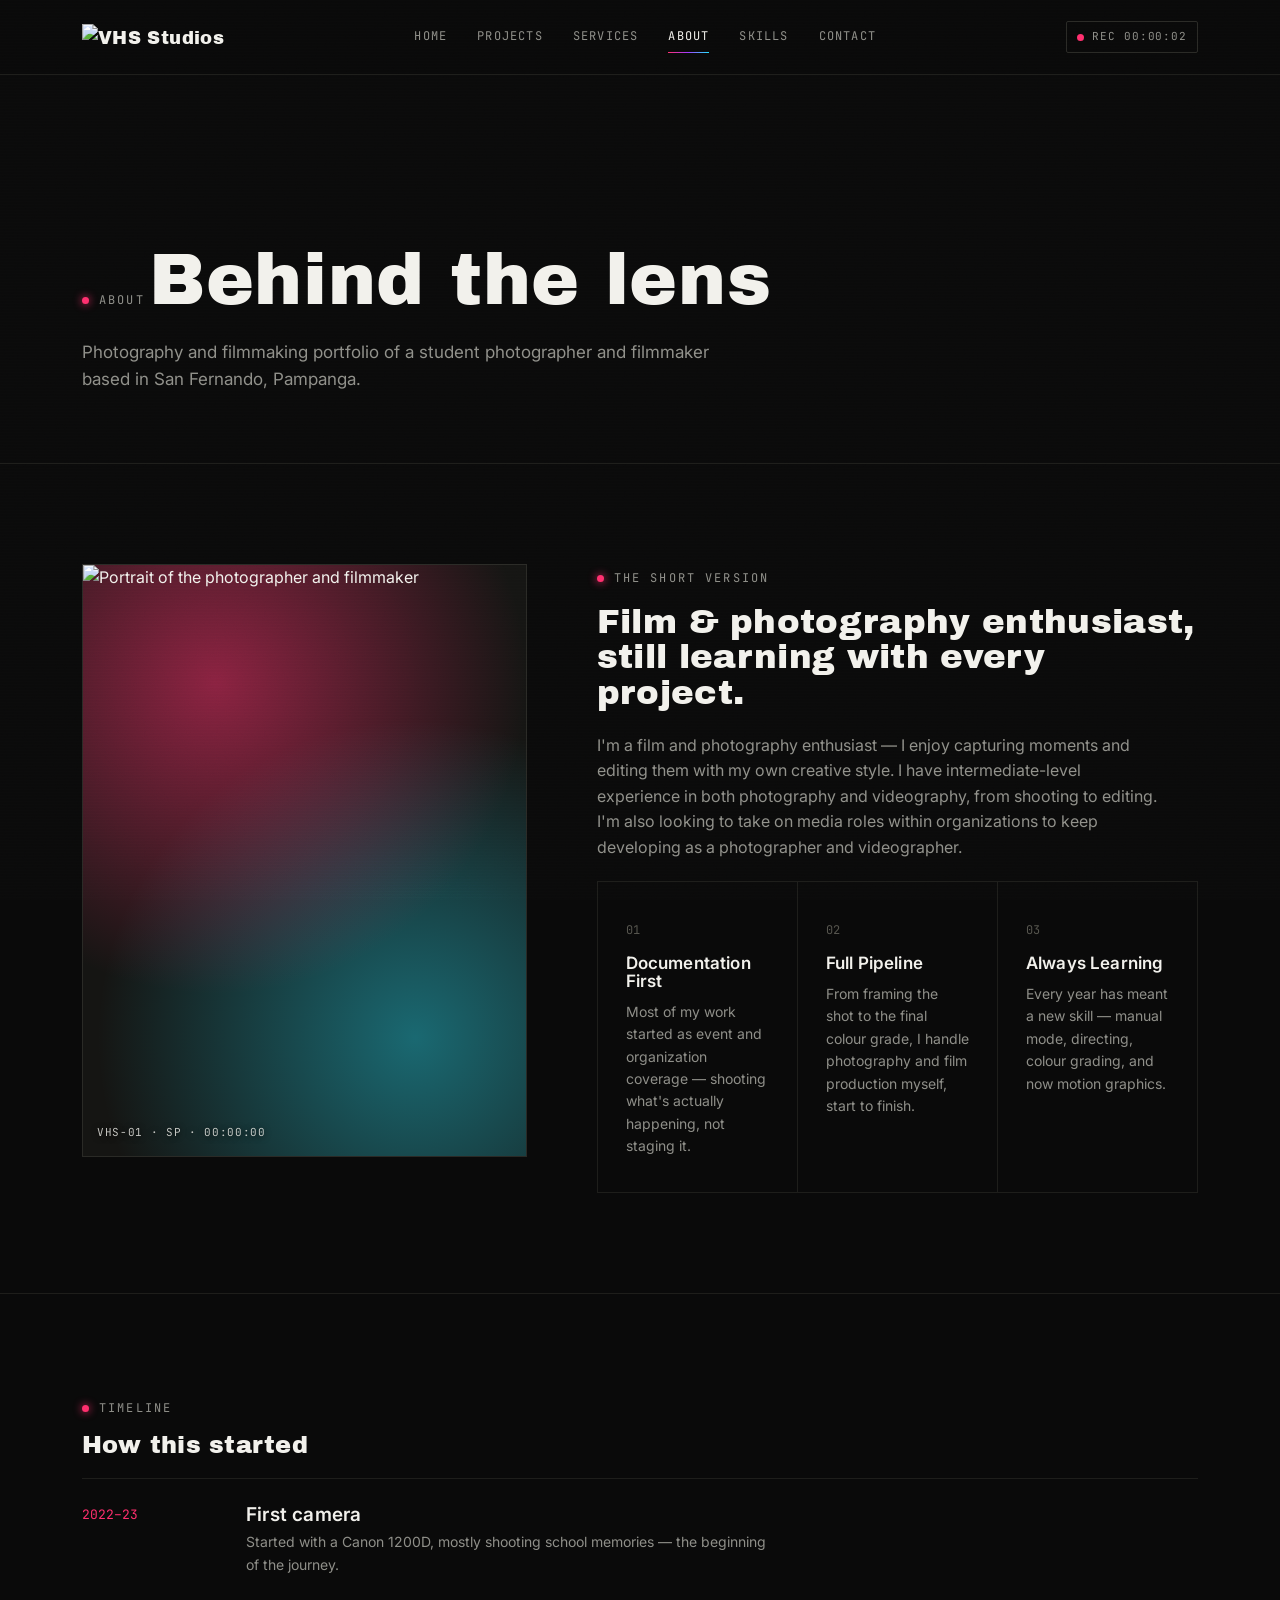
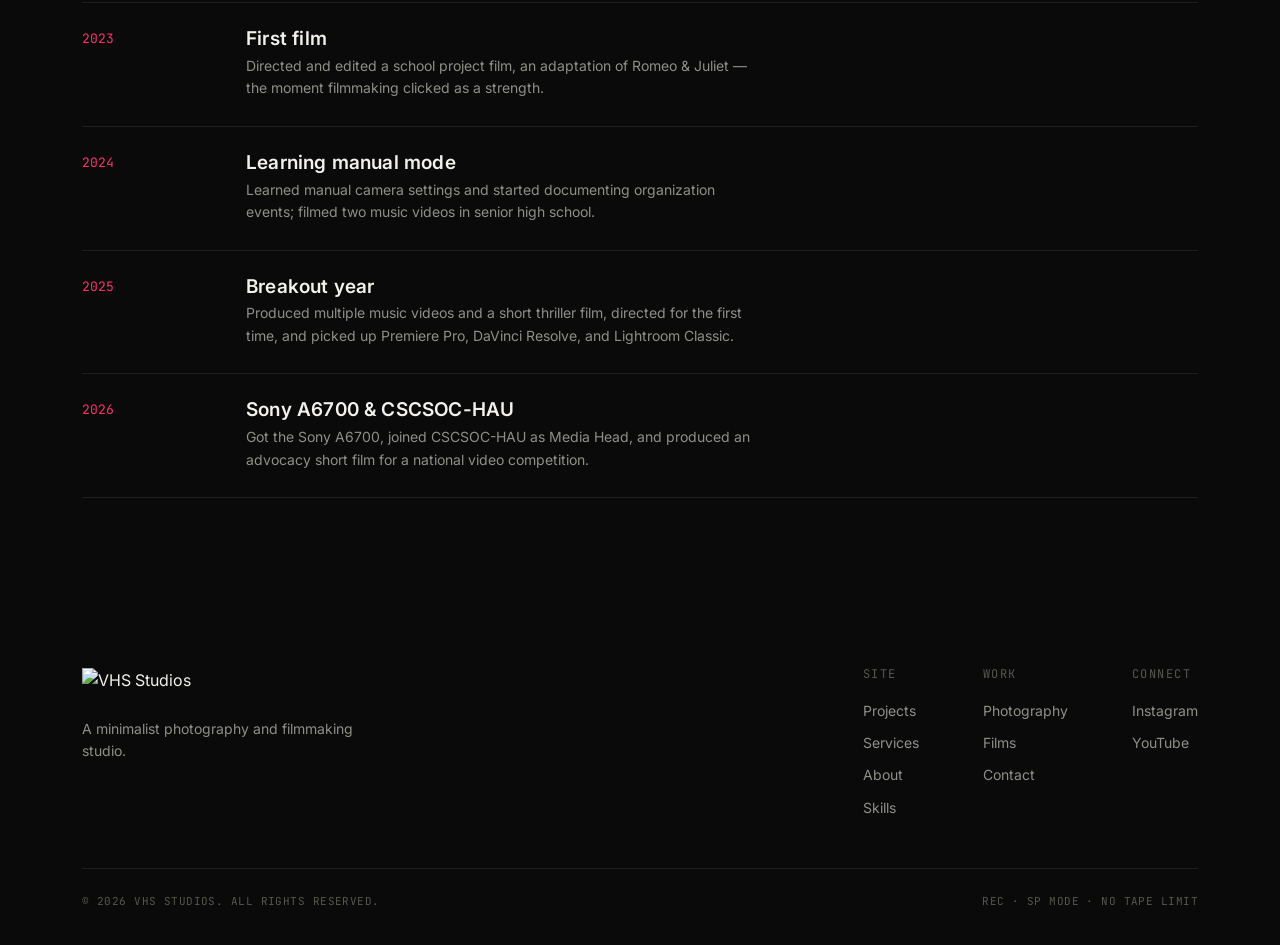
==== about.html @ 468bc0c1 "Add files via upload" ====
<!DOCTYPE html>
<html lang="en">
<head>
<meta charset="UTF-8">
<meta name="viewport" content="width=device-width, initial-scale=1, viewport-fit=cover">
<title>About — VHS Studios</title>
<link rel="icon" type="image/x-icon" href="favicon.ico">
<link rel="icon" type="image/png" sizes="32x32" href="favicon-32.png">
<link rel="apple-touch-icon" href="apple-touch-icon.png">
<meta name="theme-color" content="#0a0a0a">
<link rel="stylesheet" href="style.css">
</head>
<body>

<header class="site-header">
  <div class="container">
    <a href="index.html" class="logo"><img src="images/vhs-logo.png" alt="VHS Studios"></a>
    <nav class="main-nav">
      <a href="index.html">Home</a>
      <a href="projects.html">Projects</a>
      <a href="services.html">Services</a>
      <a href="about.html" class="active">About</a>
      <a href="skills.html">Skills</a>
      <a href="contact.html">Contact</a>
    </nav>
    <div class="nav-right">
      <span class="rec-badge"><span class="rec-dot"></span>REC <span class="rec-time">00:00:00</span></span>
      <button class="nav-toggle" aria-label="Toggle menu" aria-expanded="false"><span></span></button>
    </div>
  </div>
</header>

<main>
  <section class="page-hero">
    <div class="container">
      <span class="eyebrow">About</span>
      <h1 class="glitch" data-text="Behind the lens">Behind the lens</h1>
      <p class="lede">Photography and filmmaking portfolio of a student photographer and filmmaker based in San Fernando, Pampanga.</p>
    </div>
  </section>

  <section class="section">
    <div class="container reveal">
      <div class="about-grid">
        <div class="portrait">
          <!-- Put your profile photo at images/about/profile.jpg (3:4 portrait, e.g. 900x1200) -->
          <img src="images/profile.jpg" alt="Portrait of the photographer and filmmaker">
        </div>
        <div>
          <span class="eyebrow">The short version</span>
          <h2 style="margin-top:14px; font-size:clamp(24px,3.2vw,34px);">Film &amp; photography enthusiast, still learning with every project.</h2>
          <p style="color:var(--text-dim); margin-top:22px; max-width:560px; font-size:16px;">I'm a film and photography enthusiast — I enjoy capturing moments and editing them with my own creative style. I have intermediate-level experience in both photography and videography, from shooting to editing. I'm also looking to take on media roles within organizations to keep developing as a photographer and videographer.</p>

          <div class="pillars">
            <div class="pillar">
              <span class="idx">01</span>
              <h4>Documentation First</h4>
              <p>Most of my work started as event and organization coverage — shooting what's actually happening, not staging it.</p>
            </div>
            <div class="pillar">
              <span class="idx">02</span>
              <h4>Full Pipeline</h4>
              <p>From framing the shot to the final colour grade, I handle photography and film production myself, start to finish.</p>
            </div>
            <div class="pillar">
              <span class="idx">03</span>
              <h4>Always Learning</h4>
              <p>Every year has meant a new skill — manual mode, directing, colour grading, and now motion graphics.</p>
            </div>
          </div>
        </div>
      </div>
    </div>
  </section>

  <section class="section" style="border-bottom:none;">
    <div class="container reveal">
      <span class="eyebrow">Timeline</span>
      <h2 style="margin-top:14px;">How this started</h2>
      <div class="timeline">
        <div class="timeline-row">
          <span class="time">2022–23</span>
          <div><h4>First camera</h4><p>Started with a Canon 1200D, mostly shooting school memories — the beginning of the journey.</p></div>
        </div>
        <div class="timeline-row">
          <span class="time">2023</span>
          <div><h4>First film</h4><p>Directed and edited a school project film, an adaptation of Romeo &amp; Juliet — the moment filmmaking clicked as a strength.</p></div>
        </div>
        <div class="timeline-row">
          <span class="time">2024</span>
          <div><h4>Learning manual mode</h4><p>Learned manual camera settings and started documenting organization events; filmed two music videos in senior high school.</p></div>
        </div>
        <div class="timeline-row">
          <span class="time">2025</span>
          <div><h4>Breakout year</h4><p>Produced multiple music videos and a short thriller film, directed for the first time, and picked up Premiere Pro, DaVinci Resolve, and Lightroom Classic.</p></div>
        </div>
        <div class="timeline-row">
          <span class="time">2026</span>
          <div><h4>Sony A6700 &amp; CSCSOC-HAU</h4><p>Got the Sony A6700, joined CSCSOC-HAU as Media Head, and produced an advocacy short film for a national video competition.</p></div>
        </div>
      </div>
    </div>
  </section>
</main>

<footer class="site-footer">
  <div class="container">
    <div class="footer-top">
      <div>
        <a href="index.html" class="footer-logo"><img src="images/vhs-logo.png" alt="VHS Studios"></a>
        <p style="color:var(--text-dim); font-size:14px; max-width:280px; margin-top:16px;">A minimalist photography and filmmaking studio.</p>
      </div>
      <div class="footer-cols">
        <div class="footer-col">
          <h4>Site</h4>
          <a href="projects.html">Projects</a>
          <a href="services.html">Services</a>
          <a href="about.html">About</a>
          <a href="skills.html">Skills</a>
        </div>
        <div class="footer-col">
          <h4>Work</h4>
          <a href="photography.html">Photography</a>
          <a href="films.html">Films</a>
          <a href="contact.html">Contact</a>
        </div>
        <div class="footer-col">
          <h4>Connect</h4>
          <a href="https://www.instagram.com/heyyden.arw/" target="_blank" rel="noopener">Instagram</a>
          <a href="https://youtube.com/@vhsstudioproduction" target="_blank" rel="noopener">YouTube</a>
        </div>
      </div>
    </div>
    <div class="footer-bottom">
      <span>© 2026 VHS STUDIOS. ALL RIGHTS RESERVED.</span>
      <span>REC · SP MODE · NO TAPE LIMIT</span>
    </div>
  </div>
</footer>

<script src="script.js"></script>
</body>
</html>
---- style.css ----
/* ============================================================
   VHS STUDIOS — shared stylesheet
   Tokens: bg #0a0a0a / surface #141414 / line #262624
           text #f2f1ec / dim #8a8a84 / faint #55554f
           magenta #ff2f6e / cyan #21e6ff / violet #a239ff
   Type:   Archivo Black (display) / Inter (body) / JetBrains Mono (utility)
   ============================================================ */

@import url('https://fonts.googleapis.com/css2?family=Archivo+Black&family=Inter:wght@400;500;600&family=JetBrains+Mono:wght@400;500;600&display=swap');

:root{
  --bg:#0a0a0a;
  --bg-alt:#101010;
  --surface:#151513;
  --surface-2:#1b1b19;
  --line:#2a2a26;
  --line-soft:#1e1e1b;
  --text:#f2f1ec;
  --text-dim:#8f8f89;
  --text-faint:#57564f;
  --magenta:#ff2f6e;
  --cyan:#21e6ff;
  --violet:#a239ff;
  --grad: linear-gradient(115deg,#ff2f6e 0%, #a239ff 48%, #21e6ff 100%);
  --font-display:'Archivo Black', 'Arial Black', sans-serif;
  --font-body:'Inter', system-ui, sans-serif;
  --font-mono:'JetBrains Mono', monospace;
  --ease:cubic-bezier(.16,.84,.44,1);
  --container:1180px;
}

*,*::before,*::after{ box-sizing:border-box; }
html{ scroll-behavior:smooth; }
@media (prefers-reduced-motion: reduce){
  html{ scroll-behavior:auto; }
  *,*::before,*::after{ animation-duration:.001ms !important; animation-iteration-count:1 !important; transition-duration:.001ms !important; scroll-behavior:auto !important; }
}

body{
  margin:0;
  background:var(--bg);
  color:var(--text);
  font-family:var(--font-body);
  font-size:16px;
  line-height:1.6;
  -webkit-font-smoothing:antialiased;
  position:relative;
  overflow-x:hidden;
}

/* film grain + scanlines — the site-wide signature texture */
body::before{
  content:"";
  position:fixed; inset:0;
  z-index:998;
  pointer-events:none;
  background-image:
    repeating-linear-gradient(180deg, rgba(255,255,255,.035) 0px, rgba(255,255,255,.035) 1px, transparent 1px, transparent 3px);
  mix-blend-mode:overlay;
  opacity:.5;
}
body::after{
  content:"";
  position:fixed; inset:0;
  z-index:997;
  pointer-events:none;
  opacity:.05;
  background-image:url("data:image/svg+xml,%3Csvg xmlns='http://www.w3.org/2000/svg' width='120' height='120'%3E%3Cfilter id='n'%3E%3CfeTurbulence type='fractalNoise' baseFrequency='0.9' numOctaves='2' stitchTiles='stitch'/%3E%3C/filter%3E%3Crect width='100%25' height='100%25' filter='url(%23n)'/%3E%3C/svg%3E");
  mix-blend-mode:overlay;
}

a{ color:inherit; text-decoration:none; }
img{ max-width:100%; display:block; }
ul{ list-style:none; margin:0; padding:0; }
h1,h2,h3,h4{ font-family:var(--font-display); font-weight:400; line-height:1.05; margin:0; letter-spacing:.01em; }
p{ margin:0; }
button{ font-family:inherit; }

.container{ max-width:var(--container); margin:0 auto; padding:0 32px; }
.eyebrow{
  font-family:var(--font-mono);
  font-size:12px;
  letter-spacing:.18em;
  text-transform:uppercase;
  color:var(--text-dim);
  display:inline-flex;
  align-items:center;
  gap:10px;
}
.eyebrow::before{
  content:"";
  width:7px; height:7px; border-radius:50%;
  background:var(--magenta);
  box-shadow:0 0 8px var(--magenta);
}

/* ---------- focus ---------- */
a:focus-visible, button:focus-visible, input:focus-visible, textarea:focus-visible{
  outline:2px solid var(--cyan);
  outline-offset:3px;
}

/* ---------- header ---------- */
.site-header{
  position:sticky; top:0; z-index:500;
  background:rgba(10,10,10,.72);
  backdrop-filter:blur(14px) saturate(140%);
  border-bottom:1px solid var(--line-soft);
}
.site-header .container{
  display:flex; align-items:center; justify-content:space-between;
  height:74px;
}
.logo{
  font-family:var(--font-display);
  font-size:18px;
  letter-spacing:.02em;
  display:flex; align-items:baseline; gap:2px;
}
.logo span{ color:var(--magenta); }
.logo img{ height:26px; width:auto; display:block; }
.footer-logo img{ height:34px; width:auto; display:block; }

.rec-badge{
  font-family:var(--font-mono);
  font-size:11px;
  letter-spacing:.08em;
  color:var(--text-dim);
  display:flex; align-items:center; gap:8px;
  border:1px solid var(--line);
  padding:6px 10px;
  border-radius:2px;
}
.rec-dot{
  width:7px; height:7px; border-radius:50%;
  background:var(--magenta);
  animation:blink 1.4s steps(1) infinite;
}
@keyframes blink{ 50%{ opacity:.15; } }

.main-nav{ display:flex; align-items:center; gap:2px; }
.main-nav a{
  font-family:var(--font-mono);
  font-size:12px;
  letter-spacing:.1em;
  text-transform:uppercase;
  color:var(--text-dim);
  padding:10px 14px;
  position:relative;
  transition:color .25s var(--ease);
}
.main-nav a:hover, .main-nav a.active{ color:var(--text); }
.main-nav a.active::after{
  content:"";
  position:absolute; left:14px; right:14px; bottom:4px; height:1px;
  background:var(--grad);
}
.nav-right{ display:flex; align-items:center; gap:18px; }

.nav-toggle{
  display:none;
  width:36px; height:36px;
  background:none; border:1px solid var(--line);
  color:var(--text);
  align-items:center; justify-content:center;
  cursor:pointer;
}
.nav-toggle span{
  display:block; width:16px; height:1px; background:var(--text); position:relative;
}
.nav-toggle span::before,.nav-toggle span::after{
  content:""; position:absolute; left:0; width:16px; height:1px; background:var(--text);
}
.nav-toggle span::before{ top:-5px; }
.nav-toggle span::after{ top:5px; }

@media (max-width:860px){
  .main-nav{
    position:fixed; inset:74px 0 0 0;
    background:var(--bg);
    flex-direction:column;
    align-items:flex-start;
    padding:24px 32px;
    gap:4px;
    transform:translateY(-8px);
    opacity:0;
    pointer-events:none;
    transition:opacity .25s var(--ease), transform .25s var(--ease);
    border-top:1px solid var(--line-soft);
  }
  .main-nav.open{ opacity:1; transform:translateY(0); pointer-events:auto; }
  .main-nav a{ font-size:15px; padding:14px 0; width:100%; border-bottom:1px solid var(--line-soft); }
  .nav-toggle{ display:flex; }
  .rec-badge{ display:none; }
}

/* ---------- buttons ---------- */
.btn{
  display:inline-flex; align-items:center; gap:10px;
  font-family:var(--font-mono);
  font-size:12px; letter-spacing:.1em; text-transform:uppercase;
  padding:14px 24px;
  border:1px solid var(--text);
  color:var(--text);
  background:transparent;
  cursor:pointer;
  position:relative;
  overflow:hidden;
  transition:color .3s var(--ease), border-color .3s var(--ease);
}
.btn::before{
  content:"";
  position:absolute; inset:0;
  background:var(--grad);
  transform:translateX(-101%);
  transition:transform .35s var(--ease);
  z-index:-1;
}
.btn:hover{ color:#0a0a0a; border-color:transparent; }
.btn:hover::before{ transform:translateX(0); }
.btn-solid{ background:var(--text); color:var(--bg); border-color:var(--text); }
.btn-solid:hover{ color:#0a0a0a; }
.btn-ghost{ border-color:var(--line); color:var(--text-dim); }
.btn-ghost:hover{ color:#0a0a0a; }

/* ---------- glitch text ---------- */
.glitch{ position:relative; display:inline-block; }
.glitch:hover{ animation:glitch-shake .32s steps(2,end); }
.glitch:hover::before,.glitch:hover::after{
  content:attr(data-text);
  position:absolute; left:0; top:0; width:100%; height:100%;
  overflow:hidden;
}
.glitch:hover::before{ color:var(--magenta); mix-blend-mode:screen; animation:glitch-1 .32s steps(2,end); }
.glitch:hover::after{ color:var(--cyan); mix-blend-mode:screen; animation:glitch-2 .32s steps(2,end); }
@keyframes glitch-1{
  0%{ clip-path:inset(0 0 90% 0); transform:translate(0,0); }
  20%{ clip-path:inset(10% 0 60% 0); transform:translate(-3px,0); }
  40%{ clip-path:inset(70% 0 5% 0); transform:translate(3px,0); }
  60%{ clip-path:inset(30% 0 40% 0); transform:translate(-2px,0); }
  100%{ clip-path:inset(0 0 100% 0); transform:translate(0,0); }
}
@keyframes glitch-2{
  0%{ clip-path:inset(90% 0 0 0); transform:translate(0,0); }
  20%{ clip-path:inset(50% 0 20% 0); transform:translate(3px,0); }
  40%{ clip-path:inset(5% 0 80% 0); transform:translate(-3px,0); }
  60%{ clip-path:inset(60% 0 10% 0); transform:translate(2px,0); }
  100%{ clip-path:inset(100% 0 0 0); transform:translate(0,0); }
}
@keyframes glitch-shake{
  0%,100%{ transform:translate(0,0); } 25%{ transform:translate(-1px,1px); } 75%{ transform:translate(1px,-1px); }
}

/* ---------- reveal on scroll ---------- */
.reveal{ opacity:0; transform:translateY(28px); transition:opacity .8s var(--ease), transform .8s var(--ease); }
.reveal.in{ opacity:1; transform:translateY(0); }
.reveal-stagger > *{ transition-delay:calc(var(--i,0) * 70ms); }

/* ---------- page hero (inner pages) ---------- */
.page-hero{
  padding:150px 0 70px;
  border-bottom:1px solid var(--line-soft);
}
.page-hero h1{ font-size:clamp(40px,6vw,72px); margin:18px 0 20px; }
.page-hero .lede{ max-width:640px; color:var(--text-dim); font-size:17px; }

/* ---------- section ---------- */
.section{ padding:100px 0; border-bottom:1px solid var(--line-soft); }
.section-head{ display:flex; align-items:flex-end; justify-content:space-between; gap:24px; margin-bottom:56px; flex-wrap:wrap; }
.section-head h2{ font-size:clamp(28px,4vw,44px); margin-top:14px; }

/* ---------- footer ---------- */
.site-footer{ padding:70px 0 34px; }
.footer-top{ display:flex; justify-content:space-between; gap:32px; flex-wrap:wrap; padding-bottom:44px; border-bottom:1px solid var(--line-soft); }
.footer-cols{ display:flex; gap:64px; flex-wrap:wrap; }
.footer-col h4{ font-family:var(--font-mono); font-size:12px; letter-spacing:.12em; text-transform:uppercase; color:var(--text-faint); margin-bottom:14px; }
.footer-col a, .footer-col p{ display:block; color:var(--text-dim); font-size:14px; padding:5px 0; }
.footer-col a:hover{ color:var(--text); }
.footer-bottom{ display:flex; justify-content:space-between; padding-top:24px; font-family:var(--font-mono); font-size:11px; color:var(--text-faint); letter-spacing:.04em; flex-wrap:wrap; gap:10px; }

/* ============================================================
   HOME
   ============================================================ */
.hero{
  position:relative;
  min-height:100svh;
  display:flex; flex-direction:column; justify-content:center;
  padding:120px 0 60px;
  overflow:hidden;
}
.hero-bg{
  position:absolute; inset:0; z-index:-2;
  background:
    radial-gradient(circle at 18% 20%, rgba(255,47,110,.55), transparent 45%),
    radial-gradient(circle at 82% 15%, rgba(33,230,255,.4), transparent 42%),
    radial-gradient(circle at 55% 85%, rgba(162,57,255,.45), transparent 50%),
    var(--bg);
  filter:saturate(1.15);
  animation:hero-drift 18s ease-in-out infinite alternate;
}
@keyframes hero-drift{
  0%{ transform:scale(1) translate(0,0); }
  100%{ transform:scale(1.08) translate(-2%,1%); }
}
.hero-bg::after{
  content:""; position:absolute; inset:0;
  background:linear-gradient(180deg, rgba(10,10,10,.15) 0%, rgba(10,10,10,.75) 78%, var(--bg) 100%);
}
.hero-tape{
  font-family:var(--font-mono); font-size:12px; color:var(--text-dim);
  display:flex; gap:22px; letter-spacing:.08em; margin-bottom:26px; flex-wrap:wrap;
}
.hero h1{
  font-size:clamp(52px,9.5vw,128px);
  letter-spacing:-.01em;
}
.hero h1 small{
  display:block;
  font-family:var(--font-mono);
  font-size:clamp(13px,1.6vw,17px);
  color:var(--text-dim);
  letter-spacing:.14em;
  text-transform:uppercase;
  margin-bottom:14px;
}
.hero-sub{
  max-width:560px; margin-top:26px; color:var(--text-dim); font-size:18px;
}
.hero-actions{ display:flex; gap:16px; margin-top:44px; flex-wrap:wrap; }
.scroll-cue{
  position:absolute; bottom:34px; left:32px;
  font-family:var(--font-mono); font-size:11px; color:var(--text-faint);
  display:flex; align-items:center; gap:10px;
  letter-spacing:.1em;
}
.scroll-cue .bar{ width:1px; height:34px; background:var(--text-faint); position:relative; overflow:hidden; }
.scroll-cue .bar::after{ content:""; position:absolute; top:-100%; left:0; width:100%; height:100%; background:var(--grad); animation:scrollbar 1.8s ease-in-out infinite; }
@keyframes scrollbar{ 0%{ top:-100%; } 100%{ top:100%; } }

/* split cards (photography / films teaser) */
.split-grid{ display:grid; grid-template-columns:1fr 1fr; gap:1px; background:var(--line-soft); border:1px solid var(--line-soft); }
.split-card{
  background:var(--bg);
  padding:56px 44px;
  min-height:340px;
  display:flex; flex-direction:column; justify-content:space-between;
  position:relative;
  overflow:hidden;
  transition:background .4s var(--ease);
}
.split-card:hover{ background:var(--surface); }
.split-card .tag{ font-family:var(--font-mono); font-size:12px; color:var(--text-faint); letter-spacing:.14em; text-transform:uppercase; }
.split-card h3{ font-size:clamp(30px,3.4vw,46px); margin-top:22px; }
.split-card .arrow{
  font-family:var(--font-mono); font-size:13px; color:var(--text-dim);
  display:inline-flex; align-items:center; gap:10px; margin-top:30px;
  transition:gap .3s var(--ease), color .3s var(--ease);
}
.split-card:hover .arrow{ gap:16px; color:var(--text); }
.split-card::before{
  content:""; position:absolute; right:-40px; top:-40px; width:220px; height:220px; border-radius:50%;
  opacity:0; transition:opacity .4s var(--ease);
  filter:blur(50px);
}
.split-card.photo::before{ background:var(--magenta); }
.split-card.film::before{ background:var(--cyan); }
.split-card:hover::before{ opacity:.35; }

@media (max-width:760px){ .split-grid{ grid-template-columns:1fr; } }

/* services strip */
.strip-list{ border-top:1px solid var(--line-soft); }
.strip-item{
  display:flex; align-items:center; justify-content:space-between; gap:24px;
  padding:30px 0; border-bottom:1px solid var(--line-soft);
  transition:padding-left .3s var(--ease);
}
.strip-item:hover{ padding-left:14px; }
.strip-item .num{ font-family:var(--font-mono); color:var(--text-faint); font-size:13px; width:40px; flex:none; }
.strip-item .name{ font-family:var(--font-display); font-size:clamp(20px,2.6vw,30px); flex:1; }
.strip-item .desc{ color:var(--text-dim); font-size:14px; max-width:280px; flex:none; }

/* cta band */
.cta-band{ padding:110px 0; text-align:center; border-bottom:1px solid var(--line-soft); }
.cta-band h2{ font-size:clamp(32px,5.4vw,64px); max-width:820px; margin:0 auto 34px; }

/* ============================================================
   ABOUT / SKILLS / SERVICES / PROJECTS shared components
   ============================================================ */
.about-grid{ display:grid; grid-template-columns:.85fr 1.15fr; gap:70px; align-items:start; }
.portrait{
  aspect-ratio:3/4; border:1px solid var(--line);
  background:
    radial-gradient(circle at 30% 20%, rgba(255,47,110,.5), transparent 55%),
    radial-gradient(circle at 75% 80%, rgba(33,230,255,.4), transparent 55%),
    var(--surface);
  position:relative; overflow:hidden;
}
.portrait img{ position:absolute; inset:0; width:100%; height:100%; object-fit:cover; display:block; }
.portrait::after{ z-index:1; text-shadow:0 1px 6px rgba(0,0,0,.8);
  content:"VHS-01 · SP · 00:00:00";
  position:absolute; left:14px; bottom:14px;
  font-family:var(--font-mono); font-size:11px; color:rgba(242,241,236,.8);
  letter-spacing:.06em;
}
@media (max-width:820px){ .about-grid{ grid-template-columns:1fr; gap:40px; } }

.timeline{ border-top:1px solid var(--line-soft); margin-top:20px; }
.timeline-row{ display:grid; grid-template-columns:140px 1fr; gap:24px; padding:26px 0; border-bottom:1px solid var(--line-soft); }
.timeline-row .time{ font-family:var(--font-mono); font-size:13px; color:var(--magenta); }
.timeline-row h4{ font-size:19px; font-family:var(--font-body); font-weight:600; margin-bottom:6px; }
.timeline-row p{ color:var(--text-dim); font-size:14px; max-width:520px; }
@media (max-width:600px){ .timeline-row{ grid-template-columns:1fr; gap:6px; } }

.pillars{ display:grid; grid-template-columns:repeat(3,1fr); gap:1px; background:var(--line-soft); border:1px solid var(--line-soft); margin-top:20px; }
.pillar{ background:var(--bg); padding:34px 28px; }
.pillar .idx{ font-family:var(--font-mono); font-size:12px; color:var(--text-faint); }
.pillar h4{ font-family:var(--font-body); font-weight:600; font-size:17px; margin:14px 0 10px; }
.pillar p{ color:var(--text-dim); font-size:14px; }
@media (max-width:760px){ .pillars{ grid-template-columns:1fr; } }

/* skills page */
.skill-cols{ display:grid; grid-template-columns:1fr 1fr; gap:1px; background:var(--line-soft); border:1px solid var(--line-soft); }
.skill-col{ background:var(--bg); padding:48px 44px; }
.skill-col h3{ font-size:26px; margin-bottom:8px; }
.skill-col .sub{ font-family:var(--font-mono); font-size:12px; color:var(--text-faint); letter-spacing:.1em; text-transform:uppercase; }
.skill-bar-row{ margin-top:30px; }
.skill-bar-row .label{ display:flex; justify-content:space-between; font-size:14px; margin-bottom:8px; }
.skill-bar-row .label span:last-child{ font-family:var(--font-mono); color:var(--text-dim); font-size:12px; }
.skill-bar{ height:3px; background:var(--line); position:relative; overflow:hidden; }
.skill-bar i{ position:absolute; inset:0 0 0 0; width:0; background:var(--grad); transition:width 1.1s var(--ease); }
.skill-bar.in i{ width:var(--val); }
@media (max-width:820px){ .skill-cols{ grid-template-columns:1fr; } }

.tag-cloud{ display:flex; flex-wrap:wrap; gap:10px; margin-top:26px; }
.tag-chip{
  font-family:var(--font-mono); font-size:12px; letter-spacing:.05em;
  border:1px solid var(--line); padding:9px 14px; color:var(--text-dim);
  transition:border-color .25s var(--ease), color .25s var(--ease);
}
.tag-chip:hover{ border-color:var(--magenta); color:var(--text); }

.tool-grid{ display:grid; grid-template-columns:repeat(auto-fill,minmax(160px,1fr)); gap:1px; background:var(--line-soft); border:1px solid var(--line-soft); margin-top:20px; }
.tool-cell{ background:var(--bg); padding:26px 20px; font-family:var(--font-mono); font-size:13px; color:var(--text-dim); }
.tool-cell b{ display:block; color:var(--text); font-family:var(--font-body); font-weight:600; font-size:15px; margin-bottom:4px; }

/* services page */
.service-list{ margin-top:10px; }
.service-card{
  border-bottom:1px solid var(--line-soft);
  padding:40px 0;
  display:grid; grid-template-columns:80px 1fr 220px; gap:24px; align-items:start;
}
.service-card .num{ font-family:var(--font-mono); color:var(--text-faint); font-size:14px; }
.service-card h3{ font-size:clamp(24px,3vw,32px); margin-bottom:10px; }
.service-card p{ color:var(--text-dim); font-size:14px; max-width:520px; }
.service-card .meta{ font-family:var(--font-mono); font-size:12px; color:var(--text-dim); text-align:right; line-height:1.8; }
@media (max-width:760px){ .service-card{ grid-template-columns:1fr; } .service-card .meta{ text-align:left; } }

/* projects page */
.project-portals{ display:grid; grid-template-columns:1fr 1fr; gap:24px; margin-top:20px; }
.portal-card{
  position:relative; overflow:hidden;
  border:1px solid var(--line);
  min-height:460px;
  display:flex; flex-direction:column; justify-content:flex-end;
  padding:38px;
}
.portal-card .bg{ position:absolute; inset:0; z-index:-1; transition:transform .6s var(--ease); }
.portal-card:hover .bg{ transform:scale(1.06); }
.portal-card .bg img{ position:absolute; inset:0; width:100%; height:100%; object-fit:cover; display:block; }
.portal-card .bg:has(img)::after{ content:""; position:absolute; inset:0; background:linear-gradient(0deg, rgba(0,0,0,.8), rgba(0,0,0,.1) 65%); }
.portal-card.photo .bg{ background:radial-gradient(circle at 30% 30%, rgba(255,47,110,.6), transparent 55%), radial-gradient(circle at 80% 90%, rgba(162,57,255,.4), transparent 55%), var(--surface); }
.portal-card.film .bg{ background:radial-gradient(circle at 70% 20%, rgba(33,230,255,.55), transparent 55%), radial-gradient(circle at 20% 90%, rgba(162,57,255,.4), transparent 55%), var(--surface); }
.portal-card .tag{ font-family:var(--font-mono); font-size:12px; letter-spacing:.14em; color:rgba(242,241,236,.7); text-transform:uppercase; }
.portal-card h3{ font-size:clamp(34px,4.4vw,54px); margin:14px 0 18px; }
.portal-card .count{ font-family:var(--font-mono); font-size:12px; color:rgba(242,241,236,.6); }
@media (max-width:760px){ .project-portals{ grid-template-columns:1fr; } }

/* ============================================================
   PHOTOGRAPHY PAGE
   ============================================================ */
.equip-list{ margin-top:10px; }
.equip-row{ display:grid; grid-template-columns:150px 1fr 130px; gap:20px; padding:22px 0; border-bottom:1px solid var(--line-soft); align-items:center; }
.equip-row .cat{ font-family:var(--font-mono); font-size:11px; color:var(--text-faint); letter-spacing:.1em; text-transform:uppercase; }
.equip-row .name{ font-size:17px; font-weight:600; }
.equip-row .status{ font-family:var(--font-mono); font-size:11px; color:var(--cyan); text-align:right; letter-spacing:.06em; }
@media (max-width:700px){ .equip-row{ grid-template-columns:1fr; gap:6px; } .equip-row .status{ text-align:left; } }

.gallery-masonry{ column-count:3; column-gap:14px; margin-top:10px; }
.gallery-masonry .g-item{
  break-inside:avoid; margin-bottom:14px; position:relative; overflow:hidden;
  border:1px solid var(--line-soft);
}
.gallery-masonry .g-item img,.gallery-masonry .g-item .ph{ width:100%; display:block; transition:transform .6s var(--ease); object-fit:cover; }
.gallery-masonry .g-item:hover img,.gallery-masonry .g-item:hover .ph{ transform:scale(1.05); }
.g-item .ph{ aspect-ratio:var(--ar,4/5); background-color:var(--surface); }
.g-item .cap{
  position:absolute; left:0; right:0; bottom:0; padding:14px;
  font-family:var(--font-mono); font-size:11px; color:#fff;
  background:linear-gradient(0deg, rgba(0,0,0,.75), transparent);
  opacity:0; transform:translateY(6px);
  transition:opacity .3s var(--ease), transform .3s var(--ease);
}
.g-item:hover .cap{ opacity:1; transform:translateY(0); }
@media (max-width:900px){ .gallery-masonry{ column-count:2; } }
@media (max-width:560px){ .gallery-masonry{ column-count:1; } }

/* ============================================================
   FILMS PAGE — streaming-platform styling
   ============================================================ */
.stream-hero{
  position:relative; min-height:88vh; display:flex; align-items:flex-end;
  padding:0 0 70px;
  overflow:hidden;
}
.stream-hero-bg{
  position:absolute; inset:0; z-index:-2;
  background:
    linear-gradient(90deg, rgba(10,10,10,.96) 10%, rgba(10,10,10,.35) 60%, transparent 100%),
    linear-gradient(0deg, var(--bg) 2%, transparent 45%),
    radial-gradient(circle at 78% 30%, rgba(33,230,255,.35), transparent 55%),
    radial-gradient(circle at 40% 70%, rgba(255,47,110,.3), transparent 55%),
    var(--surface);
}
.stream-hero .container{ position:relative; }
.stream-badge{ font-family:var(--font-mono); font-size:12px; color:var(--cyan); letter-spacing:.14em; text-transform:uppercase; }
.stream-hero h1{ font-size:clamp(38px,6.6vw,80px); margin:16px 0 20px; max-width:780px; }
.stream-hero .desc{ color:var(--text-dim); max-width:560px; font-size:16px; margin-bottom:32px; }
.stream-meta{ display:flex; gap:18px; align-items:center; font-family:var(--font-mono); font-size:12px; color:var(--text-dim); margin-bottom:30px; flex-wrap:wrap; }
.stream-meta .pill{ border:1px solid var(--line); padding:4px 10px; }
.stream-actions{ display:flex; gap:14px; flex-wrap:wrap; }
.btn-play{ background:var(--text); color:#0a0a0a; border-color:var(--text); }
.btn-play:hover{ color:#0a0a0a; }

.row-head{ display:flex; align-items:baseline; justify-content:space-between; margin-bottom:18px; }
.row-head h2{ font-size:22px; font-family:var(--font-body); font-weight:600; }
.row-head .count{ font-family:var(--font-mono); font-size:12px; color:var(--text-faint); }

.poster-row{ display:flex; gap:16px; overflow-x:auto; padding-bottom:16px; scroll-snap-type:x proximity; scroll-behavior:smooth; -webkit-overflow-scrolling:touch;
  scrollbar-width:thin; scrollbar-color:var(--magenta) var(--line-soft); }
.poster-row::-webkit-scrollbar{ height:6px; }
.poster-row::-webkit-scrollbar-track{ background:var(--line-soft); border-radius:3px; }
.poster-row::-webkit-scrollbar-thumb{ background:var(--magenta); border-radius:3px; }

/* side-scroll arrows (added by script.js) */
.row-scroller{ position:relative; }
.row-arrow{
  position:absolute; top:calc(50% - 8px); transform:translateY(-50%); z-index:5;
  width:44px; height:44px; border-radius:50%;
  border:1px solid rgba(255,255,255,.35); background:rgba(0,0,0,.7); color:#fff;
  font-size:20px; line-height:1; cursor:pointer;
  display:flex; align-items:center; justify-content:center;
  transition:opacity .25s var(--ease), background .25s var(--ease);
  backdrop-filter:blur(6px);
}
.row-arrow:hover{ background:var(--magenta); border-color:var(--magenta); }
.row-arrow.prev{ left:-10px; }
.row-arrow.next{ right:-10px; }
.row-arrow[hidden]{ display:none; }
@media (max-width:640px){ .row-arrow{ width:36px; height:36px; font-size:16px; } .row-arrow.prev{ left:-4px; } .row-arrow.next{ right:-4px; } }
.poster{
  flex:none; width:230px; scroll-snap-align:start;
  border:1px solid var(--line-soft);
  position:relative; overflow:hidden;
  cursor:pointer;
}
.poster .art{ aspect-ratio:2/3; position:relative; transition:transform .5s var(--ease); }
.poster:hover .art{ transform:scale(1.05); }
.poster .info{
  position:absolute; inset:auto 0 0 0; padding:14px;
  background:linear-gradient(0deg, rgba(0,0,0,.9), transparent 80%);
  opacity:0; transform:translateY(8px);
  transition:opacity .3s var(--ease), transform .3s var(--ease);
}
.poster:hover .info{ opacity:1; transform:translateY(0); }
.poster .info .t{ font-weight:600; font-size:14px; margin-bottom:4px; }
.poster .info .m{ font-family:var(--font-mono); font-size:11px; color:var(--text-dim); }
.poster .playbtn{
  position:absolute; top:12px; right:12px;
  width:30px; height:30px; border:1px solid rgba(255,255,255,.5); border-radius:50%;
  display:flex; align-items:center; justify-content:center;
  font-size:11px; color:#fff; opacity:0; transition:opacity .3s var(--ease);
  background:rgba(0,0,0,.35);
}
.poster:hover .playbtn{ opacity:1; }
.film-rows{ display:flex; flex-direction:column; gap:56px; }

.section.stream-sect{ padding-top:80px; }

/* real thumbnails inside poster / hero art */
.stream-hero-bg img{
  position:absolute; inset:0; width:100%; height:100%; object-fit:cover; z-index:-1;
}
/* thumbnails are visible immediately (no hover needed) */
.poster .art img{
  position:absolute; inset:0; width:100%; height:100%; object-fit:cover; z-index:0; display:block;
}
.poster .art{ position:relative; background:var(--surface); isolation:isolate; }
.poster .art::after{ /* subtle bottom fade so titles stay readable */
  content:""; position:absolute; inset:auto 0 0 0; height:35%; z-index:1; pointer-events:none;
  background:linear-gradient(0deg, rgba(0,0,0,.55), transparent);
}
.poster .info, .poster .playbtn{ z-index:2; }
.stream-hero-bg{ overflow:hidden; }
.stream-hero-bg img{ opacity:.55; }

.play-trigger{ cursor:pointer; }

/* video modal / lightbox */
.video-modal{
  position:fixed; inset:0; z-index:900;
  background:rgba(6,6,6,.94);
  display:flex; align-items:center; justify-content:center;
  padding:60px 24px;
  opacity:0; pointer-events:none;
  transition:opacity .3s var(--ease);
}
.video-modal.open{ opacity:1; pointer-events:auto; }
.video-modal .modal-inner{
  width:100%; max-width:980px; aspect-ratio:16/9;
  background:#000; position:relative; border:1px solid var(--line);
  transform:translateY(12px); transition:transform .3s var(--ease);
}
.video-modal.open .modal-inner{ transform:translateY(0); }
.video-modal iframe{ width:100%; height:100%; border:0; display:block; }
.modal-close{
  position:absolute; top:-46px; right:0;
  width:36px; height:36px;
  background:none; border:1px solid var(--line); color:var(--text);
  font-family:var(--font-mono); font-size:14px; cursor:pointer;
  display:flex; align-items:center; justify-content:center;
  transition:border-color .25s var(--ease), color .25s var(--ease);
}
.modal-close:hover{ border-color:var(--magenta); color:var(--magenta); }

/* ============================================================
   HERO SLIDESHOW — crossfade + slow Ken Burns zoom + VHS tracking flicker
   ============================================================ */
.hero-slides{ position:absolute; inset:0; z-index:-2; overflow:hidden; pointer-events:none; opacity:0; transition:opacity 1s var(--ease); }
.hero.has-slides .hero-slides{ opacity:1; }
.hero-slide{ position:absolute; inset:0; margin:0; opacity:0; transition:opacity 1.6s ease-in-out; }
.hero-slide img{ width:100%; height:100%; object-fit:cover; max-width:none; transform:scale(1.02); }
.hero-slide.is-active{ opacity:1; z-index:1; }
.hero-slide.is-active img{ animation:kenburns 9s ease-out forwards; }
@keyframes kenburns{ from{ transform:scale(1.02) translate(0,0); } to{ transform:scale(1.12) translate(-1.5%,1%); } }
/* readability overlay: darkens left (text side) and bottom */
.hero-slides::after{
  content:""; position:absolute; inset:0; z-index:2;
  background:
    linear-gradient(90deg, rgba(10,10,10,.82) 0%, rgba(10,10,10,.45) 55%, rgba(10,10,10,.2) 100%),
    linear-gradient(180deg, rgba(10,10,10,.35) 0%, rgba(10,10,10,.15) 40%, var(--bg) 100%);
}
/* tape tracking flicker on slide change */
.hero-flicker{ position:absolute; inset:0; z-index:3; opacity:0;
  background:repeating-linear-gradient(180deg, rgba(255,255,255,.10) 0 2px, transparent 2px 5px); mix-blend-mode:overlay; }
.hero.flick .hero-flicker{ animation:tracking .55s steps(6,end); }
@keyframes tracking{
  0%{ opacity:.9; transform:translateY(-6%); }
  35%{ opacity:.5; transform:translateY(3%); }
  100%{ opacity:0; transform:translateY(0); }
}
/* the colourful gradient hides once real photos are showing */
.hero.has-slides .hero-bg{ opacity:0; }
.hero-bg{ transition:opacity 1s var(--ease); }
.hero .container{ position:relative; z-index:1; }

/* caption + controls */
.hero-controls{
  position:absolute; left:0; right:0; bottom:30px; z-index:2;
  display:none; align-items:flex-end; justify-content:space-between; gap:20px;
  padding:0 32px; max-width:var(--container); margin:0 auto;
}
.hero.has-slides .hero-controls{ display:flex; }
.hero-caption{ display:flex; flex-direction:column; gap:3px; font-family:var(--font-mono); text-align:left; max-width:60%; }
.hero-caption.empty{ display:none; }
.hero-caption .cap-label{ font-size:11px; letter-spacing:.14em; text-transform:uppercase; color:var(--text-faint); }
.hero-caption .cap-label b{ color:var(--magenta); font-weight:500; margin-left:8px; }
.hero-caption .cap-title{ font-family:var(--font-display); font-size:clamp(16px,2vw,22px); color:var(--text); }
.hero-caption .cap-meta{ font-size:12px; color:var(--text-dim); letter-spacing:.06em; }
a.hero-caption:hover .cap-title{ color:var(--cyan); }
.hero-nav{ display:flex; align-items:center; gap:14px; margin-left:auto; }
.hero-arrow{
  width:38px; height:38px; background:rgba(10,10,10,.4); border:1px solid var(--line); color:var(--text);
  font-family:var(--font-mono); font-size:15px; cursor:pointer; backdrop-filter:blur(6px);
  transition:border-color .25s var(--ease), color .25s var(--ease);
}
.hero-arrow:hover{ border-color:var(--magenta); color:var(--magenta); }
.hero-dots{ display:flex; gap:8px; }
.hero-dot{ width:34px; height:20px; background:none; border:0; padding:0; cursor:pointer; display:flex; align-items:center; }
.hero-dot i{ display:block; width:100%; height:2px; background:rgba(242,241,236,.28); position:relative; overflow:hidden; }
.hero-dot i::after{ content:""; position:absolute; inset:0; background:var(--grad); transform:scaleX(0); transform-origin:left; }
.hero-dot.is-active i::after{ animation:dotfill var(--dur,6500ms) linear forwards; }
@keyframes dotfill{ to{ transform:scaleX(1); } }
.hero.single-slide .hero-nav{ display:none; }
/* scroll cue sits above the controls when slideshow is active */
.hero.has-slides .scroll-cue{ display:none; }

/* ============================================================
   RESPONSIVE — tablet (≤1024) & mobile (≤600)
   ============================================================ */
body.nav-open{ overflow:hidden; }
.site-header{ padding-top:env(safe-area-inset-top); }
img,video,iframe{ max-width:100%; }

/* nav toggle: animate into an X */
.nav-toggle span, .nav-toggle span::before, .nav-toggle span::after{ transition:transform .25s var(--ease), background .25s var(--ease), top .25s var(--ease); }
.nav-toggle.open span{ background:transparent; }
.nav-toggle.open span::before{ top:0; transform:rotate(45deg); }
.nav-toggle.open span::after{ top:0; transform:rotate(-45deg); }

/* ---- tablet ---- */
@media (max-width:1024px){
  .container{ padding:0 28px; }
  .section{ padding:80px 0; }
  .page-hero{ padding:130px 0 56px; }
  .about-grid{ gap:48px; }
  .skill-col, .split-card{ padding:40px 32px; }
  .service-card{ grid-template-columns:60px 1fr 180px; }
  .hero-controls{ padding:0 28px; }
  .footer-cols{ gap:44px; }
}

/* ---- nav / header (tablet portrait & below) ---- */
@media (max-width:860px){
  /* backdrop-filter on the header would trap position:fixed children, so size the menu against the header instead */
  .main-nav{
    position:absolute; inset:auto 0 auto 0; top:100%;
    overflow-y:auto; -webkit-overflow-scrolling:touch;
    background:rgba(10,10,10,.98);
  }
  .site-header .container{ height:68px; }
  .main-nav{ height:calc(100vh - 68px); height:calc(100dvh - 68px); }
  .logo img{ height:24px; }
  .main-nav a.active::after{ left:0; right:0; bottom:-1px; }
  .scroll-cue{ left:28px; }
  .service-card{ grid-template-columns:48px 1fr; }
  .service-card .meta{ grid-column:2; text-align:left; }
  .strip-item{ flex-wrap:wrap; gap:8px 16px; }
  .strip-item .desc{ flex-basis:100%; max-width:none; padding-left:56px; }
  .equip-row{ grid-template-columns:120px 1fr 100px; }
}

/* ---- mobile ---- */
@media (max-width:600px){
  body{ font-size:15px; }
  .container{ padding:0 20px; }
  .section{ padding:64px 0; }
  .section-head{ margin-bottom:36px; }
  .page-hero{ padding:112px 0 44px; }
  .page-hero h1{ font-size:clamp(30px,10vw,44px); overflow-wrap:anywhere; }
  .page-hero .lede{ font-size:15px; }
  .cta-band{ padding:72px 0; }

  .hero{ padding:100px 0 130px; min-height:100svh; }
  .hero h1{ font-size:clamp(30px,10.4vw,64px); }
  .hero-sub{ font-size:16px; margin-top:20px; }
  .hero-tape{ gap:14px; font-size:11px; margin-bottom:20px; }
  .hero-actions{ margin-top:32px; gap:12px; }
  .hero-actions .btn{ flex:1 1 100%; justify-content:center; }
  .scroll-cue{ display:none; }
  .hero-controls{ padding:0 20px; bottom:22px; flex-direction:column; align-items:stretch; gap:14px; }
  .hero-caption{ max-width:100%; }
  .hero-nav{ margin-left:0; justify-content:space-between; }
  .hero-dots{ flex:1; justify-content:center; gap:4px; }
  .hero-dot{ width:auto; flex:1; max-width:48px; }
  .hero-arrow{ width:42px; height:42px; }
  .hero-slides::after{
    background:
      linear-gradient(180deg, rgba(10,10,10,.55) 0%, rgba(10,10,10,.7) 55%, var(--bg) 100%);
  }

  .split-card{ padding:32px 24px; min-height:240px; }
  .split-card h3{ font-size:clamp(26px,8vw,34px); }
  .skill-col{ padding:34px 22px; }
  .portal-card{ min-height:340px; padding:26px; }
  .portal-card h3{ font-size:clamp(28px,9vw,40px); }
  .service-card{ padding:30px 0; gap:14px; }
  .timeline-row{ padding:20px 0; }
  .pillar{ padding:26px 22px; }
  .tool-grid{ grid-template-columns:repeat(2,1fr); }

  .strip-item .num{ width:32px; }
  .strip-item .desc{ padding-left:48px; }

  .contact-grid{ gap:32px; }
  .contact-info-row{ flex-direction:column; gap:6px; }
  .contact-form .btn{ width:100%; justify-content:center; }
  .field input, .field textarea{ font-size:16px; } /* prevents iOS zoom on focus */

  /* films page */
  .stream-hero{ min-height:80svh; padding-bottom:44px; }
  .stream-hero h1{ font-size:clamp(30px,9.5vw,48px); }
  .stream-hero .desc{ font-size:15px; }
  .stream-actions .btn{ flex:1 1 100%; justify-content:center; }
  .poster{ width:160px; }
  .poster .info, .poster .playbtn{ opacity:1; transform:none; } /* no hover on touch */
  .row-head h2{ font-size:19px; }
  .video-modal{ padding:56px 12px 24px; }
  .modal-close{ top:-46px; }

  /* photography page */
  .g-item .cap{ opacity:1; transform:none; }
  .equip-row{ grid-template-columns:1fr; gap:4px; padding:18px 0; }
  .equip-row .status{ text-align:left; }

  .footer-top{ flex-direction:column; }
  .footer-cols{ gap:32px 40px; }
  .footer-bottom{ flex-direction:column; }
}

/* very small phones */
@media (max-width:360px){
  .container{ padding:0 16px; }
  .hero-controls{ padding:0 16px; }
  .tool-grid{ grid-template-columns:1fr; }
}

/* touch devices: the hover-only overlays should always be readable */
@media (hover:none){
  .poster .info, .poster .playbtn, .g-item .cap{ opacity:1; transform:none; }
  .g-item .cap, .poster .info{ background:linear-gradient(0deg, rgba(0,0,0,.8), transparent); }
}

/* landscape phones */
@media (max-height:520px) and (orientation:landscape){
  .hero{ min-height:auto; padding:96px 0 110px; }
  .stream-hero{ min-height:auto; padding-top:100px; }
}

/* the sticky header sits in normal flow, so subtract it to keep the hero (and slideshow controls) inside the first screen */
.hero{ min-height:calc(100vh - 74px); min-height:calc(100svh - 74px); }
@media (max-width:860px){ .hero{ min-height:calc(100vh - 68px); min-height:calc(100svh - 68px); } }
@media (max-width:600px){ .hero{ min-height:calc(100vh - 68px); min-height:calc(100svh - 68px); } }
@media (max-height:520px) and (orientation:landscape){ .hero{ min-height:auto; } }

/* keep hero text aligned with the header/page grid */
.hero > .container{ width:100%; }
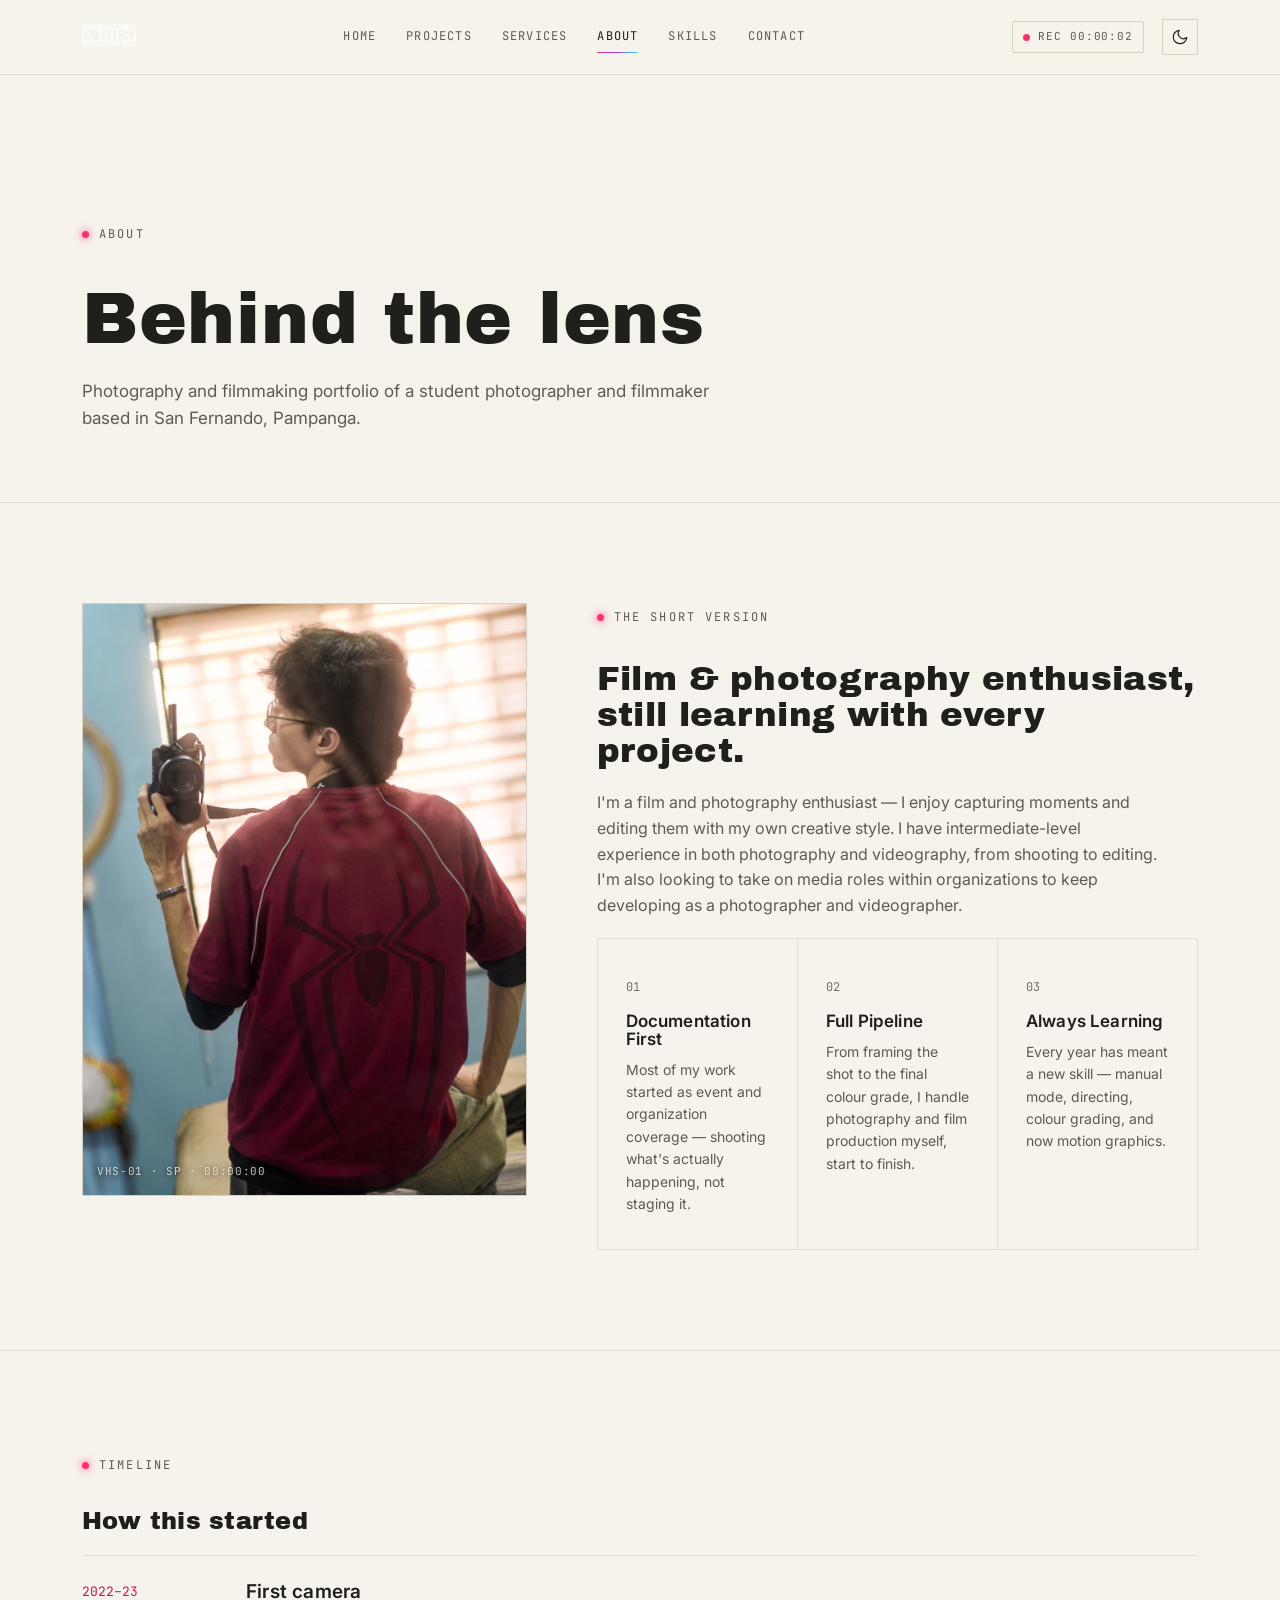
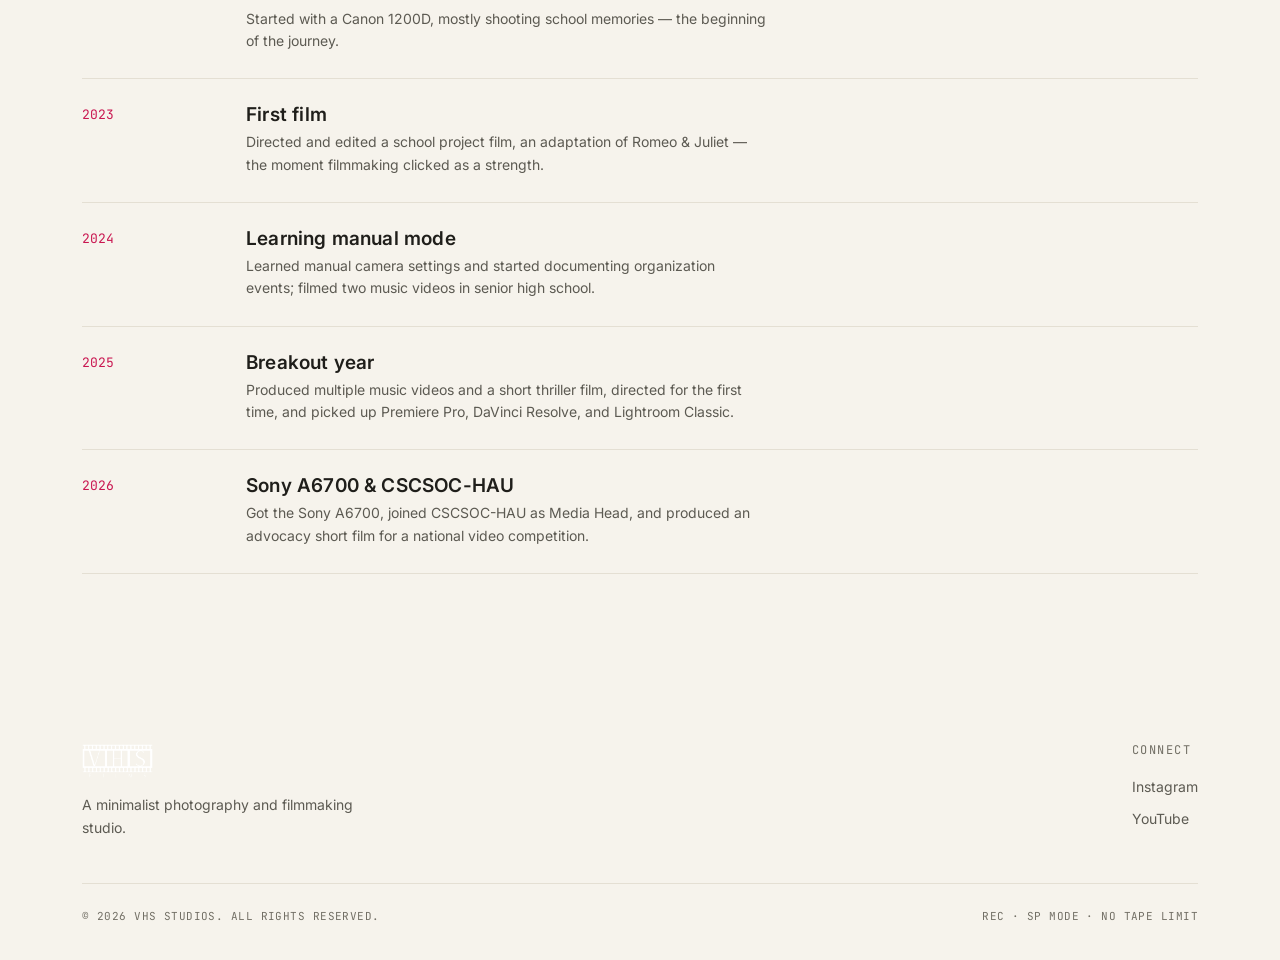
==== commit af4828f1: "Add files via upload" ====
--- a/about.html
+++ b/about.html
@@ -8,6 +8,17 @@
 <link rel="icon" type="image/png" sizes="32x32" href="favicon-32.png">
 <link rel="apple-touch-icon" href="apple-touch-icon.png">
 <meta name="theme-color" content="#0a0a0a">
+<script>
+/* apply the saved theme BEFORE the page paints (prevents a flash of the wrong theme). Default = light. */
+var vhsTheme = 'light';
+try {
+  var vhsSaved = localStorage.getItem('vhs-theme');
+  if (vhsSaved === 'dark' || vhsSaved === 'light') { vhsTheme = vhsSaved; }
+} catch (e) { /* storage blocked: stay on light */ }
+document.documentElement.setAttribute('data-theme', vhsTheme);
+var vhsMeta = document.querySelector('meta[name="theme-color"]');
+if (vhsMeta) { vhsMeta.setAttribute('content', vhsTheme === 'dark' ? '#0a0a0a' : '#f6f3ec'); }
+</script>
 <link rel="stylesheet" href="style.css">
 </head>
 <body>
@@ -25,6 +36,10 @@
     </nav>
     <div class="nav-right">
       <span class="rec-badge"><span class="rec-dot"></span>REC <span class="rec-time">00:00:00</span></span>
+      <button type="button" class="theme-toggle" aria-label="Switch color theme" title="Switch color theme">
+        <svg class="icon-moon" viewBox="0 0 24 24" aria-hidden="true"><path d="M21 12.8A9 9 0 1 1 11.2 3a7 7 0 0 0 9.8 9.8z"/></svg>
+        <svg class="icon-sun" viewBox="0 0 24 24" aria-hidden="true"><circle cx="12" cy="12" r="4"/><path d="M12 2v2M12 20v2M4.9 4.9l1.4 1.4M17.7 17.7l1.4 1.4M2 12h2M20 12h2M4.9 19.1l1.4-1.4M17.7 6.3l1.4-1.4"/></svg>
+      </button>
       <button class="nav-toggle" aria-label="Toggle menu" aria-expanded="false"><span></span></button>
     </div>
   </div>
@@ -112,19 +127,6 @@
       </div>
       <div class="footer-cols">
         <div class="footer-col">
-          <h4>Site</h4>
-          <a href="projects.html">Projects</a>
-          <a href="services.html">Services</a>
-          <a href="about.html">About</a>
-          <a href="skills.html">Skills</a>
-        </div>
-        <div class="footer-col">
-          <h4>Work</h4>
-          <a href="photography.html">Photography</a>
-          <a href="films.html">Films</a>
-          <a href="contact.html">Contact</a>
-        </div>
-        <div class="footer-col">
           <h4>Connect</h4>
           <a href="https://www.instagram.com/heyyden.arw/" target="_blank" rel="noopener">Instagram</a>
           <a href="https://youtube.com/@vhsstudioproduction" target="_blank" rel="noopener">YouTube</a>
--- a/style.css
+++ b/style.css
@@ -1,14 +1,53 @@
 /* ============================================================
    VHS STUDIOS — shared stylesheet
-   Tokens: bg #0a0a0a / surface #141414 / line #262624
-           text #f2f1ec / dim #8a8a84 / faint #55554f
-           magenta #ff2f6e / cyan #21e6ff / violet #a239ff
+   Themes: light (default) and dark, switched with <html data-theme="light|dark">.
+           All colours come from the CSS variables in :root (light) and
+           html[data-theme="dark"] (dark). Accents: magenta #ff2f6e / cyan #21e6ff / violet #a239ff
    Type:   Archivo Black (display) / Inter (body) / JetBrains Mono (utility)
    ============================================================ */
 
 @import url('https://fonts.googleapis.com/css2?family=Archivo+Black&family=Inter:wght@400;500;600&family=JetBrains+Mono:wght@400;500;600&display=swap');
 
 :root{
+  /* ---- LIGHT THEME (default): warm off-white, soft gray lines, charcoal text ---- */
+  --bg:#f6f3ec;
+  --bg-alt:#efebe2;
+  --surface:#fbf9f4;
+  --surface-2:#ebe6db;
+  --line:#d6d0c3;
+  --line-soft:#e4dfd3;
+  --text:#1f1e1a;
+  --text-dim:#5c5a52;
+  --text-faint:#726f65;
+  --bg-rgb:246,243,236;           /* used for translucent overlays */
+  --text-rgb:31,30,26;
+  /* accent colours stay the same in both themes */
+  --magenta:#ff2f6e;
+  --cyan:#21e6ff;
+  --violet:#a239ff;
+  /* darker accent shades for small TEXT on light backgrounds (readability) */
+  --magenta-text:#c91650;
+  --cyan-text:#0b7285;
+  --focus:#0b7285;
+  --scan-line:rgba(70,60,45,.04);
+  --hero-shadow:none;
+  --hero-kicker:var(--text);
+  --btn-solid-hover:#57554d;
+  --btn-solid-hover-text:#f6f3ec;
+  --overlay-svc:rgba(38,34,28,.55);
+  --shadow-pop:0 24px 60px rgba(60,50,35,.18);
+  --media-bg:#151513;             /* image / poster placeholders stay dark in both themes */
+  --grad: linear-gradient(115deg,#ff2f6e 0%, #a239ff 48%, #21e6ff 100%);
+  --font-display:'Archivo Black', 'Arial Black', sans-serif;
+  --font-body:'Inter', system-ui, sans-serif;
+  --font-mono:'JetBrains Mono', monospace;
+  --ease:cubic-bezier(.16,.84,.44,1);
+  --container:1180px;
+  color-scheme:light;
+}
+
+/* ---- DARK THEME: the original palette ---- */
+html[data-theme="dark"]{
   --bg:#0a0a0a;
   --bg-alt:#101010;
   --surface:#151513;
@@ -18,15 +57,19 @@
   --text:#f2f1ec;
   --text-dim:#8f8f89;
   --text-faint:#57564f;
-  --magenta:#ff2f6e;
-  --cyan:#21e6ff;
-  --violet:#a239ff;
-  --grad: linear-gradient(115deg,#ff2f6e 0%, #a239ff 48%, #21e6ff 100%);
-  --font-display:'Archivo Black', 'Arial Black', sans-serif;
-  --font-body:'Inter', system-ui, sans-serif;
-  --font-mono:'JetBrains Mono', monospace;
-  --ease:cubic-bezier(.16,.84,.44,1);
-  --container:1180px;
+  --bg-rgb:10,10,10;
+  --text-rgb:242,241,236;
+  --magenta-text:#ff2f6e;
+  --cyan-text:#21e6ff;
+  --focus:#21e6ff;
+  --scan-line:var(--scan-line);
+  --hero-shadow:0 2px 6px rgba(0,0,0,.9);
+  --hero-kicker:rgba(242,241,236,.85);
+  --btn-solid-hover:#b9b8b2;
+  --btn-solid-hover-text:#0a0a0a;
+  --overlay-svc:rgba(0,0,0,.86);
+  --shadow-pop:0 24px 60px rgba(0,0,0,.5);
+  color-scheme:dark;
 }
 
 *,*::before,*::after{ box-sizing:border-box; }
@@ -55,7 +98,7 @@
   z-index:998;
   pointer-events:none;
   background-image:
-    repeating-linear-gradient(180deg, rgba(255,255,255,.035) 0px, rgba(255,255,255,.035) 1px, transparent 1px, transparent 3px);
+    repeating-linear-gradient(180deg, var(--scan-line) 0px, var(--scan-line) 1px, transparent 1px, transparent 3px);
   mix-blend-mode:overlay;
   opacity:.5;
 }
@@ -86,6 +129,7 @@
   display:inline-flex;
   align-items:center;
   gap:10px;
+  margin-bottom: 20px;
 }
 .eyebrow::before{
   content:"";
@@ -95,15 +139,15 @@
 }
 
 /* ---------- focus ---------- */
-a:focus-visible, button:focus-visible, input:focus-visible, textarea:focus-visible{
-  outline:2px solid var(--cyan);
+a:focus-visible, button:focus-visible, input:focus-visible, textarea:focus-visible, select:focus-visible{
+  outline:2px solid var(--focus);
   outline-offset:3px;
 }
 
 /* ---------- header ---------- */
 .site-header{
   position:sticky; top:0; z-index:500;
-  background:rgba(10,10,10,.72);
+  background:rgba(var(--bg-rgb), .72);
   backdrop-filter:blur(14px) saturate(140%);
   border-bottom:1px solid var(--line-soft);
 }
@@ -157,6 +201,32 @@
 }
 .nav-right{ display:flex; align-items:center; gap:18px; }
 
+/* theme toggle (sun / moon) */
+.theme-toggle{
+  position:relative; flex:none;
+  width:36px; height:36px; padding:0;
+  display:inline-flex; align-items:center; justify-content:center;
+  background:none; border:1px solid var(--line); color:var(--text);
+  cursor:pointer;
+  transition:border-color .25s var(--ease), background-color .25s var(--ease), color .25s var(--ease);
+}
+.theme-toggle:hover{ border-color:var(--text-dim); background:var(--surface-2); }
+.theme-toggle svg{
+  position:absolute; width:18px; height:18px;
+  fill:none; stroke:currentColor; stroke-width:1.6; stroke-linecap:round; stroke-linejoin:round;
+  transition:opacity .35s var(--ease), transform .5s var(--ease);
+}
+/* light mode shows the moon (click = go dark), dark mode shows the sun (click = go light) */
+.theme-toggle .icon-moon{ opacity:1; transform:rotate(0) scale(1); }
+.theme-toggle .icon-sun{ opacity:0; transform:rotate(-90deg) scale(.5); }
+html[data-theme="dark"] .theme-toggle .icon-moon{ opacity:0; transform:rotate(90deg) scale(.5); }
+html[data-theme="dark"] .theme-toggle .icon-sun{ opacity:1; transform:rotate(0) scale(1); }
+
+/* smooth colour change while switching theme (class is added by script.js for a moment) */
+html.theme-anim, html.theme-anim *, html.theme-anim *::before, html.theme-anim *::after{
+  transition:background-color .4s ease, color .4s ease, border-color .4s ease, box-shadow .4s ease, fill .4s ease, stroke .4s ease !important;
+}
+
 .nav-toggle{
   display:none;
   width:36px; height:36px;
@@ -164,7 +234,9 @@
   color:var(--text);
   align-items:center; justify-content:center;
   cursor:pointer;
-}
+  transition:border-color .25s var(--ease), background-color .25s var(--ease);
+}
+.nav-toggle:hover{ border-color:var(--text-dim); background:var(--surface-2); }
 .nav-toggle span{
   display:block; width:16px; height:1px; background:var(--text); position:relative;
 }
@@ -192,6 +264,7 @@
   .main-nav a{ font-size:15px; padding:14px 0; width:100%; border-bottom:1px solid var(--line-soft); }
   .nav-toggle{ display:flex; }
   .rec-badge{ display:none; }
+  .nav-right{ gap:10px; }
 }
 
 /* ---------- buttons ---------- */
@@ -206,8 +279,10 @@
   cursor:pointer;
   position:relative;
   overflow:hidden;
-  transition:color .3s var(--ease), border-color .3s var(--ease);
-}
+  isolation:isolate;
+  transition:color .3s var(--ease), border-color .3s var(--ease), background-color .3s var(--ease), transform .2s var(--ease);
+}
+.btn:active{ transform:translateY(1px); }
 .btn::before{
   content:"";
   position:absolute; inset:0;
@@ -218,8 +293,10 @@
 }
 .btn:hover{ color:#0a0a0a; border-color:transparent; }
 .btn:hover::before{ transform:translateX(0); }
-.btn-solid{ background:var(--text); color:var(--bg); border-color:var(--text); }
-.btn-solid:hover{ color:#0a0a0a; }
+.btn-solid, .btn-play{ background:var(--text); color:var(--bg); border-color:var(--text); }
+.btn-solid::before, .btn-play::before{ display:none; }
+/* filled (white in dark mode) buttons turn gray on hover */
+.btn-solid:hover, .btn-play:hover{ background:var(--btn-solid-hover); border-color:var(--btn-solid-hover); color:var(--btn-solid-hover-text); }
 .btn-ghost{ border-color:var(--line); color:var(--text-dim); }
 .btn-ghost:hover{ color:#0a0a0a; }
 
@@ -233,6 +310,7 @@
 }
 .glitch:hover::before{ color:var(--magenta); mix-blend-mode:screen; animation:glitch-1 .32s steps(2,end); }
 .glitch:hover::after{ color:var(--cyan); mix-blend-mode:screen; animation:glitch-2 .32s steps(2,end); }
+html[data-theme="light"] .glitch:hover::before, html[data-theme="light"] .glitch:hover::after{ mix-blend-mode:multiply; }
 @keyframes glitch-1{
   0%{ clip-path:inset(0 0 90% 0); transform:translate(0,0); }
   20%{ clip-path:inset(10% 0 60% 0); transform:translate(-3px,0); }
@@ -257,13 +335,10 @@
 .reveal-stagger > *{ transition-delay:calc(var(--i,0) * 70ms); }
 
 /* ---------- page hero (inner pages) ---------- */
-.page-hero{
-  padding:150px 0 70px;
-  border-bottom:1px solid var(--line-soft);
-}
+.page-hero{padding:150px 0 70px;border-bottom:1px solid var(--line-soft);}
 .page-hero h1{ font-size:clamp(40px,6vw,72px); margin:18px 0 20px; }
 .page-hero .lede{ max-width:640px; color:var(--text-dim); font-size:17px; }
-
+.page-hero .container {display: flex;flex-direction: column;align-items: flex-start;}
 /* ---------- section ---------- */
 .section{ padding:100px 0; border-bottom:1px solid var(--line-soft); }
 .section-head{ display:flex; align-items:flex-end; justify-content:space-between; gap:24px; margin-bottom:56px; flex-wrap:wrap; }
@@ -273,6 +348,7 @@
 .site-footer{ padding:70px 0 34px; }
 .footer-top{ display:flex; justify-content:space-between; gap:32px; flex-wrap:wrap; padding-bottom:44px; border-bottom:1px solid var(--line-soft); }
 .footer-cols{ display:flex; gap:64px; flex-wrap:wrap; }
+.footer-col a{ transition:color .25s var(--ease); }
 .footer-col h4{ font-family:var(--font-mono); font-size:12px; letter-spacing:.12em; text-transform:uppercase; color:var(--text-faint); margin-bottom:14px; }
 .footer-col a, .footer-col p{ display:block; color:var(--text-dim); font-size:14px; padding:5px 0; }
 .footer-col a:hover{ color:var(--text); }
@@ -284,7 +360,7 @@
 .hero{
   position:relative;
   min-height:100svh;
-  display:flex; flex-direction:column; justify-content:center;
+  display:flex; flex-direction:column; justify-content: space-between;
   padding:120px 0 60px;
   overflow:hidden;
 }
@@ -298,13 +374,21 @@
   filter:saturate(1.15);
   animation:hero-drift 18s ease-in-out infinite alternate;
 }
+/* light mode: same colours, softer glow on the warm background */
+html[data-theme="light"] .hero-bg{
+  background:
+    radial-gradient(circle at 18% 20%, rgba(255,47,110,.30), transparent 45%),
+    radial-gradient(circle at 82% 15%, rgba(33,230,255,.28), transparent 42%),
+    radial-gradient(circle at 55% 85%, rgba(162,57,255,.24), transparent 50%),
+    var(--bg);
+}
 @keyframes hero-drift{
   0%{ transform:scale(1) translate(0,0); }
   100%{ transform:scale(1.08) translate(-2%,1%); }
 }
 .hero-bg::after{
   content:""; position:absolute; inset:0;
-  background:linear-gradient(180deg, rgba(10,10,10,.15) 0%, rgba(10,10,10,.75) 78%, var(--bg) 100%);
+  background:linear-gradient(180deg, rgba(var(--bg-rgb), .15) 0%, rgba(var(--bg-rgb), .75) 78%, var(--bg) 100%);
 }
 .hero-tape{
   font-family:var(--font-mono); font-size:12px; color:var(--text-dim);
@@ -318,13 +402,14 @@
   display:block;
   font-family:var(--font-mono);
   font-size:clamp(13px,1.6vw,17px);
-  color:var(--text-dim);
+  color:var(--hero-kicker);
   letter-spacing:.14em;
   text-transform:uppercase;
   margin-bottom:14px;
+  text-shadow:var(--hero-shadow);
 }
 .hero-sub{
-  max-width:560px; margin-top:26px; color:var(--text-dim); font-size:18px;
+  max-width:560px; margin-top:26px; color:var(--text-dim); font-size:18px; text-shadow:var(--hero-shadow);
 }
 .hero-actions{ display:flex; gap:16px; margin-top:44px; flex-wrap:wrap; }
 .scroll-cue{
@@ -380,6 +465,16 @@
 .strip-item .name{ font-family:var(--font-display); font-size:clamp(20px,2.6vw,30px); flex:1; }
 .strip-item .desc{ color:var(--text-dim); font-size:14px; max-width:280px; flex:none; }
 
+/* testimonials */
+.testimonial-grid{ display:grid; grid-template-columns:repeat(3,1fr); gap:20px; }
+.testimonial{ margin:0; padding:34px 28px; background:var(--surface); border:1px solid var(--line-soft); display:flex; flex-direction:column; justify-content:space-between; gap:28px; transition:border-color .3s var(--ease), transform .3s var(--ease); }
+.testimonial:hover{ border-color:var(--line); transform:translateY(-3px); }
+.testimonial blockquote{ margin:0; font-size:16px; line-height:1.65; }
+.testimonial blockquote::before{ content:"\201C"; display:block; font-family:var(--font-display); font-size:44px; line-height:.8; color:var(--magenta); margin-bottom:14px; }
+.testimonial figcaption b{ display:block; font-weight:600; font-size:15px; }
+.testimonial figcaption span{ font-family:var(--font-mono); font-size:11px; letter-spacing:.06em; text-transform:uppercase; color:var(--text-faint); }
+@media (max-width:860px){ .testimonial-grid{ grid-template-columns:1fr; } }
+
 /* cta band */
 .cta-band{ padding:110px 0; text-align:center; border-bottom:1px solid var(--line-soft); }
 .cta-band h2{ font-size:clamp(32px,5.4vw,64px); max-width:820px; margin:0 auto 34px; }
@@ -393,7 +488,7 @@
   background:
     radial-gradient(circle at 30% 20%, rgba(255,47,110,.5), transparent 55%),
     radial-gradient(circle at 75% 80%, rgba(33,230,255,.4), transparent 55%),
-    var(--surface);
+    var(--media-bg);
   position:relative; overflow:hidden;
 }
 .portrait img{ position:absolute; inset:0; width:100%; height:100%; object-fit:cover; display:block; }
@@ -407,7 +502,7 @@
 
 .timeline{ border-top:1px solid var(--line-soft); margin-top:20px; }
 .timeline-row{ display:grid; grid-template-columns:140px 1fr; gap:24px; padding:26px 0; border-bottom:1px solid var(--line-soft); }
-.timeline-row .time{ font-family:var(--font-mono); font-size:13px; color:var(--magenta); }
+.timeline-row .time{ font-family:var(--font-mono); font-size:13px; color:var(--magenta-text); }
 .timeline-row h4{ font-size:19px; font-family:var(--font-body); font-weight:600; margin-bottom:6px; }
 .timeline-row p{ color:var(--text-dim); font-size:14px; max-width:520px; }
 @media (max-width:600px){ .timeline-row{ grid-template-columns:1fr; gap:6px; } }
@@ -424,12 +519,14 @@
 .skill-col{ background:var(--bg); padding:48px 44px; }
 .skill-col h3{ font-size:26px; margin-bottom:8px; }
 .skill-col .sub{ font-family:var(--font-mono); font-size:12px; color:var(--text-faint); letter-spacing:.1em; text-transform:uppercase; }
-.skill-bar-row{ margin-top:30px; }
-.skill-bar-row .label{ display:flex; justify-content:space-between; font-size:14px; margin-bottom:8px; }
-.skill-bar-row .label span:last-child{ font-family:var(--font-mono); color:var(--text-dim); font-size:12px; }
-.skill-bar{ height:3px; background:var(--line); position:relative; overflow:hidden; }
-.skill-bar i{ position:absolute; inset:0 0 0 0; width:0; background:var(--grad); transition:width 1.1s var(--ease); }
-.skill-bar.in i{ width:var(--val); }
+.skill-item{ padding:22px 0; border-bottom:1px solid var(--line-soft); }
+.skill-item:last-child{ border-bottom:none; padding-bottom:0; }
+.skill-item h4{ font-family:var(--font-body); font-weight:600; font-size:17px; margin-bottom:6px; }
+.skill-item p{ color:var(--text-dim); font-size:14px; max-width:460px; }
+.skill-tools{ display:flex; flex-wrap:wrap; gap:6px; margin-top:12px; }
+.skill-tools span{ font-family:var(--font-mono); font-size:11px; letter-spacing:.04em; border:1px solid var(--line); padding:4px 9px; color:var(--text-dim); }
+.skill-proof{ display:inline-block; margin-top:12px; font-family:var(--font-mono); font-size:12px; letter-spacing:.06em; color:var(--text-dim); border-bottom:1px solid var(--line); transition:color .25s var(--ease), border-color .25s var(--ease); }
+.skill-proof:hover{ color:var(--magenta-text); border-color:var(--magenta); }
 @media (max-width:820px){ .skill-cols{ grid-template-columns:1fr; } }
 
 .tag-cloud{ display:flex; flex-wrap:wrap; gap:10px; margin-top:26px; }
@@ -460,7 +557,7 @@
 /* projects page */
 .project-portals{ display:grid; grid-template-columns:1fr 1fr; gap:24px; margin-top:20px; }
 .portal-card{
-  position:relative; overflow:hidden;
+  position:relative; overflow:hidden; color:#f2f1ec;
   border:1px solid var(--line);
   min-height:460px;
   display:flex; flex-direction:column; justify-content:flex-end;
@@ -470,8 +567,8 @@
 .portal-card:hover .bg{ transform:scale(1.06); }
 .portal-card .bg img{ position:absolute; inset:0; width:100%; height:100%; object-fit:cover; display:block; }
 .portal-card .bg:has(img)::after{ content:""; position:absolute; inset:0; background:linear-gradient(0deg, rgba(0,0,0,.8), rgba(0,0,0,.1) 65%); }
-.portal-card.photo .bg{ background:radial-gradient(circle at 30% 30%, rgba(255,47,110,.6), transparent 55%), radial-gradient(circle at 80% 90%, rgba(162,57,255,.4), transparent 55%), var(--surface); }
-.portal-card.film .bg{ background:radial-gradient(circle at 70% 20%, rgba(33,230,255,.55), transparent 55%), radial-gradient(circle at 20% 90%, rgba(162,57,255,.4), transparent 55%), var(--surface); }
+.portal-card.photo .bg{ background:radial-gradient(circle at 30% 30%, rgba(255,47,110,.6), transparent 55%), radial-gradient(circle at 80% 90%, rgba(162,57,255,.4), transparent 55%), var(--media-bg); }
+.portal-card.film .bg{ background:radial-gradient(circle at 70% 20%, rgba(33,230,255,.55), transparent 55%), radial-gradient(circle at 20% 90%, rgba(162,57,255,.4), transparent 55%), var(--media-bg); }
 .portal-card .tag{ font-family:var(--font-mono); font-size:12px; letter-spacing:.14em; color:rgba(242,241,236,.7); text-transform:uppercase; }
 .portal-card h3{ font-size:clamp(34px,4.4vw,54px); margin:14px 0 18px; }
 .portal-card .count{ font-family:var(--font-mono); font-size:12px; color:rgba(242,241,236,.6); }
@@ -484,7 +581,7 @@
 .equip-row{ display:grid; grid-template-columns:150px 1fr 130px; gap:20px; padding:22px 0; border-bottom:1px solid var(--line-soft); align-items:center; }
 .equip-row .cat{ font-family:var(--font-mono); font-size:11px; color:var(--text-faint); letter-spacing:.1em; text-transform:uppercase; }
 .equip-row .name{ font-size:17px; font-weight:600; }
-.equip-row .status{ font-family:var(--font-mono); font-size:11px; color:var(--cyan); text-align:right; letter-spacing:.06em; }
+.equip-row .status{ font-family:var(--font-mono); font-size:11px; color:var(--cyan-text); text-align:right; letter-spacing:.06em; }
 @media (max-width:700px){ .equip-row{ grid-template-columns:1fr; gap:6px; } .equip-row .status{ text-align:left; } }
 
 .gallery-masonry{ column-count:3; column-gap:14px; margin-top:10px; }
@@ -494,7 +591,7 @@
 }
 .gallery-masonry .g-item img,.gallery-masonry .g-item .ph{ width:100%; display:block; transition:transform .6s var(--ease); object-fit:cover; }
 .gallery-masonry .g-item:hover img,.gallery-masonry .g-item:hover .ph{ transform:scale(1.05); }
-.g-item .ph{ aspect-ratio:var(--ar,4/5); background-color:var(--surface); }
+.g-item .ph{ aspect-ratio:var(--ar,4/5); background-color:var(--media-bg); }
 .g-item .cap{
   position:absolute; left:0; right:0; bottom:0; padding:14px;
   font-family:var(--font-mono); font-size:11px; color:#fff;
@@ -517,21 +614,19 @@
 .stream-hero-bg{
   position:absolute; inset:0; z-index:-2;
   background:
-    linear-gradient(90deg, rgba(10,10,10,.96) 10%, rgba(10,10,10,.35) 60%, transparent 100%),
+    linear-gradient(90deg, rgba(var(--bg-rgb), .96) 10%, rgba(var(--bg-rgb), .35) 60%, transparent 100%),
     linear-gradient(0deg, var(--bg) 2%, transparent 45%),
     radial-gradient(circle at 78% 30%, rgba(33,230,255,.35), transparent 55%),
     radial-gradient(circle at 40% 70%, rgba(255,47,110,.3), transparent 55%),
     var(--surface);
 }
 .stream-hero .container{ position:relative; }
-.stream-badge{ font-family:var(--font-mono); font-size:12px; color:var(--cyan); letter-spacing:.14em; text-transform:uppercase; }
+.stream-badge{ font-family:var(--font-mono); font-size:12px; color:var(--cyan-text); letter-spacing:.14em; text-transform:uppercase; }
 .stream-hero h1{ font-size:clamp(38px,6.6vw,80px); margin:16px 0 20px; max-width:780px; }
 .stream-hero .desc{ color:var(--text-dim); max-width:560px; font-size:16px; margin-bottom:32px; }
 .stream-meta{ display:flex; gap:18px; align-items:center; font-family:var(--font-mono); font-size:12px; color:var(--text-dim); margin-bottom:30px; flex-wrap:wrap; }
 .stream-meta .pill{ border:1px solid var(--line); padding:4px 10px; }
 .stream-actions{ display:flex; gap:14px; flex-wrap:wrap; }
-.btn-play{ background:var(--text); color:#0a0a0a; border-color:var(--text); }
-.btn-play:hover{ color:#0a0a0a; }
 
 .row-head{ display:flex; align-items:baseline; justify-content:space-between; margin-bottom:18px; }
 .row-head h2{ font-size:22px; font-family:var(--font-body); font-weight:600; }
@@ -574,8 +669,8 @@
   transition:opacity .3s var(--ease), transform .3s var(--ease);
 }
 .poster:hover .info{ opacity:1; transform:translateY(0); }
-.poster .info .t{ font-weight:600; font-size:14px; margin-bottom:4px; }
-.poster .info .m{ font-family:var(--font-mono); font-size:11px; color:var(--text-dim); }
+.poster .info .t{ font-weight:600; font-size:14px; margin-bottom:4px; color:#f2f1ec; }
+.poster .info .m{ font-family:var(--font-mono); font-size:11px; color:rgba(242,241,236,.7); }
 .poster .playbtn{
   position:absolute; top:12px; right:12px;
   width:30px; height:30px; border:1px solid rgba(255,255,255,.5); border-radius:50%;
@@ -596,13 +691,19 @@
 .poster .art img{
   position:absolute; inset:0; width:100%; height:100%; object-fit:cover; z-index:0; display:block;
 }
-.poster .art{ position:relative; background:var(--surface); isolation:isolate; }
+.poster .art{ position:relative; background:var(--media-bg); isolation:isolate; }
 .poster .art::after{ /* subtle bottom fade so titles stay readable */
   content:""; position:absolute; inset:auto 0 0 0; height:35%; z-index:1; pointer-events:none;
   background:linear-gradient(0deg, rgba(0,0,0,.55), transparent);
 }
 .poster .info, .poster .playbtn{ z-index:2; }
 .stream-hero-bg{ overflow:hidden; }
+html[data-theme="light"] .stream-hero-bg::after{
+  content:""; position:absolute; inset:0; z-index:0;
+  background:
+    linear-gradient(90deg, rgba(var(--bg-rgb),.95) 8%, rgba(var(--bg-rgb),.6) 55%, rgba(var(--bg-rgb),.15) 100%),
+    linear-gradient(0deg, var(--bg) 2%, transparent 40%);
+}
 .stream-hero-bg img{ opacity:.55; }
 
 .play-trigger{ cursor:pointer; }
@@ -627,7 +728,7 @@
 .modal-close{
   position:absolute; top:-46px; right:0;
   width:36px; height:36px;
-  background:none; border:1px solid var(--line); color:var(--text);
+  background:none; border:1px solid rgba(242,241,236,.3); color:#f2f1ec;
   font-family:var(--font-mono); font-size:14px; cursor:pointer;
   display:flex; align-items:center; justify-content:center;
   transition:border-color .25s var(--ease), color .25s var(--ease);
@@ -648,8 +749,8 @@
 .hero-slides::after{
   content:""; position:absolute; inset:0; z-index:2;
   background:
-    linear-gradient(90deg, rgba(10,10,10,.82) 0%, rgba(10,10,10,.45) 55%, rgba(10,10,10,.2) 100%),
-    linear-gradient(180deg, rgba(10,10,10,.35) 0%, rgba(10,10,10,.15) 40%, var(--bg) 100%);
+    linear-gradient(90deg, rgba(var(--bg-rgb), 0.92) 0%, rgba(var(--bg-rgb), 0.7) 50%, rgba(var(--bg-rgb), 0.35) 100%),
+    linear-gradient(180deg, rgba(var(--bg-rgb), 0.6) 0%, rgba(var(--bg-rgb), 0.3) 50%, var(--bg) 100%); 
 }
 /* tape tracking flicker on slide change */
 .hero-flicker{ position:absolute; inset:0; z-index:3; opacity:0;
@@ -675,20 +776,21 @@
 .hero-caption{ display:flex; flex-direction:column; gap:3px; font-family:var(--font-mono); text-align:left; max-width:60%; }
 .hero-caption.empty{ display:none; }
 .hero-caption .cap-label{ font-size:11px; letter-spacing:.14em; text-transform:uppercase; color:var(--text-faint); }
-.hero-caption .cap-label b{ color:var(--magenta); font-weight:500; margin-left:8px; }
+.hero-caption .cap-label b{ color:var(--magenta-text); font-weight:500; margin-left:8px; }
 .hero-caption .cap-title{ font-family:var(--font-display); font-size:clamp(16px,2vw,22px); color:var(--text); }
 .hero-caption .cap-meta{ font-size:12px; color:var(--text-dim); letter-spacing:.06em; }
-a.hero-caption:hover .cap-title{ color:var(--cyan); }
+a.hero-caption:hover .cap-title{ color:var(--cyan-text); }
 .hero-nav{ display:flex; align-items:center; gap:14px; margin-left:auto; }
 .hero-arrow{
-  width:38px; height:38px; background:rgba(10,10,10,.4); border:1px solid var(--line); color:var(--text);
+  width:38px; height:38px; background:rgba(var(--bg-rgb), .4); border:1px solid var(--line); color:var(--text);
   font-family:var(--font-mono); font-size:15px; cursor:pointer; backdrop-filter:blur(6px);
   transition:border-color .25s var(--ease), color .25s var(--ease);
 }
-.hero-arrow:hover{ border-color:var(--magenta); color:var(--magenta); }
+.hero-arrow:hover{ border-color:var(--magenta); color:var(--magenta-text); background:var(--surface-2); }
 .hero-dots{ display:flex; gap:8px; }
+.hero-dot:hover i{ background:rgba(var(--text-rgb),.55); }
 .hero-dot{ width:34px; height:20px; background:none; border:0; padding:0; cursor:pointer; display:flex; align-items:center; }
-.hero-dot i{ display:block; width:100%; height:2px; background:rgba(242,241,236,.28); position:relative; overflow:hidden; }
+.hero-dot i{ display:block; width:100%; height:2px; background:rgba(var(--text-rgb),.28); position:relative; overflow:hidden; }
 .hero-dot i::after{ content:""; position:absolute; inset:0; background:var(--grad); transform:scaleX(0); transform-origin:left; }
 .hero-dot.is-active i::after{ animation:dotfill var(--dur,6500ms) linear forwards; }
 @keyframes dotfill{ to{ transform:scaleX(1); } }
@@ -727,7 +829,7 @@
   .main-nav{
     position:absolute; inset:auto 0 auto 0; top:100%;
     overflow-y:auto; -webkit-overflow-scrolling:touch;
-    background:rgba(10,10,10,.98);
+    background:var(--bg);
   }
   .site-header .container{ height:68px; }
   .main-nav{ height:calc(100vh - 68px); height:calc(100dvh - 68px); }
@@ -767,10 +869,12 @@
   .hero-arrow{ width:42px; height:42px; }
   .hero-slides::after{
     background:
-      linear-gradient(180deg, rgba(10,10,10,.55) 0%, rgba(10,10,10,.7) 55%, var(--bg) 100%);
+      linear-gradient(180deg, rgba(var(--bg-rgb), .55) 0%, rgba(var(--bg-rgb), .7) 55%, var(--bg) 100%);
   }
 
-  .split-card{ padding:32px 24px; min-height:240px; }
+  .split-card{ padding:32px 24px; min-height:240px; background: var(--surface);}
+  .split-card::before {opacity: 0.35;}
+  .split-card .arrow {gap: 16px;color: var(--text);}
   .split-card h3{ font-size:clamp(26px,8vw,34px); }
   .skill-col{ padding:34px 22px; }
   .portal-card{ min-height:340px; padding:26px; }
@@ -835,4 +939,4 @@
 @media (max-height:520px) and (orientation:landscape){ .hero{ min-height:auto; } }
 
 /* keep hero text aligned with the header/page grid */
-.hero > .container{ width:100%; }
+.hero > .container{ width:100%; }
